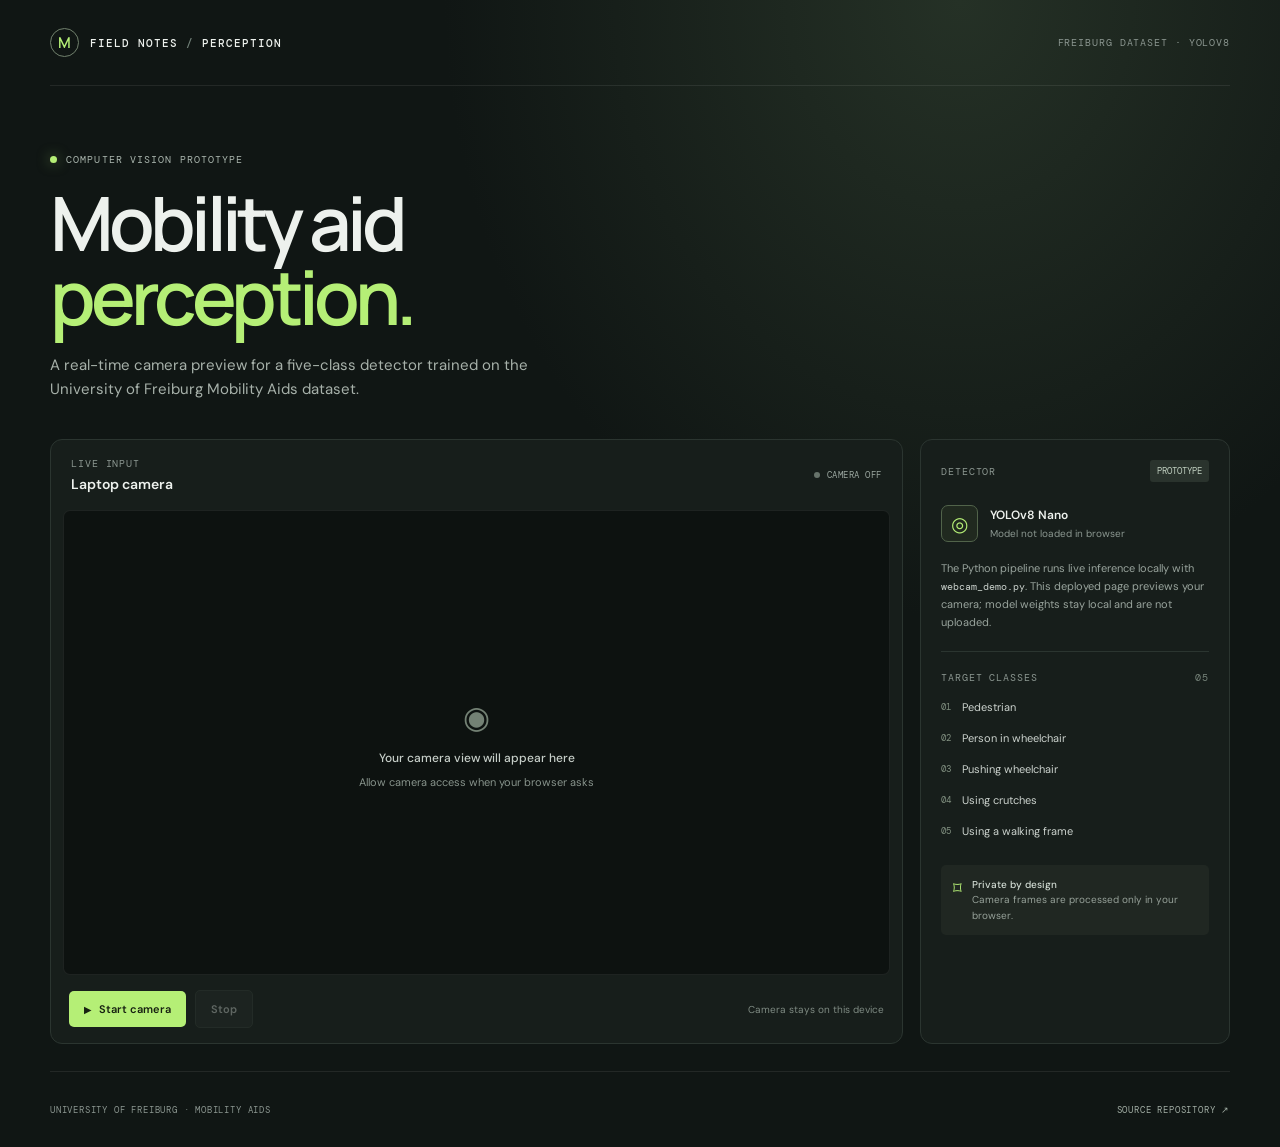
==== index.html @ 9ad42e92 "Add Freiburg mobility aid YOLO prototype" ====
<!doctype html>
<html lang="en">
<head>
  <meta charset="utf-8" />
  <meta name="viewport" content="width=device-width, initial-scale=1" />
  <meta name="theme-color" content="#101614" />
  <title>Mobility Aid Perception</title>
  <link rel="stylesheet" href="/styles.css" />
</head>
<body>
  <main class="shell">
    <header class="topbar"><a class="brand" href="/" aria-label="Mobility Aid Perception home"><span class="brand-mark">M</span><span>FIELD NOTES <i>/</i> PERCEPTION</span></a><span class="version">FREIBURG DATASET · YOLOV8</span></header>
    <section class="intro">
      <div class="eyebrow"><span class="pulse"></span> COMPUTER VISION PROTOTYPE</div>
      <h1>Mobility aid<br /><em>perception.</em></h1>
      <p class="lede">A real-time camera preview for a five-class detector trained on the University of Freiburg Mobility Aids dataset.</p>
    </section>
    <section class="workspace">
      <div class="view-card">
        <div class="view-heading"><div><span class="label">LIVE INPUT</span><span class="view-title">Laptop camera</span></div><span id="live-status" class="status"><b></b> CAMERA OFF</span></div>
        <div class="stage" id="stage"><video id="camera" autoplay playsinline muted></video><div id="empty" class="empty"><div class="camera-icon">◉</div><strong>Your camera view will appear here</strong><span>Allow camera access when your browser asks</span></div><div id="frame-label" class="frame-label">LIVE</div></div>
        <div class="controls"><button id="start" class="button primary"><span>▶</span> Start camera</button><button id="stop" class="button secondary" disabled>Stop</button><span id="hint" class="hint">Camera stays on this device</span></div>
      </div>
      <aside class="side-card">
        <div class="side-title"><span class="label">DETECTOR</span><span class="chip">PROTOTYPE</span></div>
        <div class="model-box"><div class="model-icon">◎</div><div><strong>YOLOv8 Nano</strong><small id="model-state">Model not loaded in browser</small></div></div>
        <p class="note">The Python pipeline runs live inference locally with <code>webcam_demo.py</code>. This deployed page previews your camera; model weights stay local and are not uploaded.</p>
        <div class="divider"></div><span class="label class-label">TARGET CLASSES <small>05</small></span>
        <ol class="classes"><li><span>01</span>Pedestrian</li><li><span>02</span>Person in wheelchair</li><li><span>03</span>Pushing wheelchair</li><li><span>04</span>Using crutches</li><li><span>05</span>Using a walking frame</li></ol>
        <div class="privacy"><span>⌑</span><p><strong>Private by design</strong><br />Camera frames are processed only in your browser.</p></div>
      </aside>
    </section>
    <footer><span>UNIVERSITY OF FREIBURG · MOBILITY AIDS</span><a href="https://github.com/MarcZem/Gut-ankommen">SOURCE REPOSITORY ↗</a></footer>
  </main>
  <script src="/app.js"></script>
</body>
</html>
---- styles.css ----
@import url('https://fonts.googleapis.com/css2?family=DM+Mono:wght@400;500&family=DM+Sans:wght@400;500;600;700&family=Manrope:wght@400;500;600;700;800&display=swap');
:root{color-scheme:dark;--bg:#101614;--panel:#171e1b;--line:#2b3530;--muted:#8b9690;--text:#edf1ed;--green:#b5ef76;--mono:'DM Mono',monospace;--sans:'DM Sans',sans-serif;--display:Manrope,sans-serif}
*{box-sizing:border-box}body{margin:0;background:var(--bg);color:var(--text);font-family:var(--sans);min-height:100vh;background-image:radial-gradient(ellipse at 75% 0%,#253126 0,transparent 38%)}.shell{width:min(1180px,calc(100% - 56px));margin:auto}.topbar{height:86px;display:flex;justify-content:space-between;align-items:center;border-bottom:1px solid #ffffff14}.brand{display:flex;align-items:center;gap:11px;text-decoration:none;color:var(--text);font:500 11px var(--mono);letter-spacing:.09em}.brand i{color:#718078;font-style:normal}.brand-mark{display:grid;place-items:center;width:29px;height:29px;border:1px solid #71816d;border-radius:50%;color:var(--green);font:600 15px var(--display)}.version,.label,footer{font:10px var(--mono);letter-spacing:.09em;color:var(--muted)}.intro{padding:67px 0 37px;max-width:660px}.eyebrow{font:10px var(--mono);letter-spacing:.11em;color:#a9b5ad;display:flex;align-items:center;gap:9px}.pulse{width:7px;height:7px;background:var(--green);border-radius:50%;box-shadow:0 0 13px #b5ef7680}h1{font:600 clamp(48px,7vw,75px)/.99 var(--display);letter-spacing:-.065em;margin:20px 0 18px}h1 em{font-style:normal;color:var(--green)}.lede{color:#a7b1aa;font-size:15px;line-height:1.65;max-width:480px;margin:0}.workspace{display:grid;grid-template-columns:minmax(0,1fr) 310px;gap:17px;align-items:stretch}.view-card,.side-card{background:var(--panel);border:1px solid var(--line);border-radius:12px;overflow:hidden}.view-heading{height:70px;display:flex;align-items:center;justify-content:space-between;padding:0 20px}.view-heading>div{display:flex;flex-direction:column;gap:5px}.view-title{font-size:14px;font-weight:600}.status{font:9px var(--mono);letter-spacing:.06em;color:#9aa69f;display:flex;align-items:center;gap:7px}.status b{width:6px;height:6px;border-radius:50%;background:#67736b}.status.on{color:var(--green)}.status.on b{background:var(--green);box-shadow:0 0 10px #b5ef76}.stage{position:relative;margin:0 12px;aspect-ratio:16/9;min-height:240px;background:#0d1210;border:1px solid #ffffff12;border-radius:7px;overflow:hidden;display:grid;place-items:center}.stage video{width:100%;height:100%;object-fit:cover;display:none;transform:scaleX(-1)}.empty{display:flex;align-items:center;flex-direction:column;gap:9px;color:#87938b;text-align:center}.empty strong{font-size:12px;color:#c6cec8;font-weight:500}.empty span{font-size:11px}.camera-icon{font-size:31px;color:#738174;margin-bottom:3px}.frame-label{position:absolute;top:13px;left:13px;padding:5px 7px;background:#0e1411c9;color:var(--green);font:9px var(--mono);letter-spacing:.1em;border-radius:3px;display:none}.controls{height:68px;padding:0 18px;display:flex;align-items:center;gap:9px}.button{border:0;border-radius:5px;padding:11px 15px;font:600 11px var(--sans);cursor:pointer;transition:.15s}.primary{background:var(--green);color:#172011}.primary:hover{background:#c7ff8d}.primary span{font-size:9px;margin-right:5px}.secondary{background:#242c28;color:#cbd2cd;border:1px solid #364039}.button:disabled{opacity:.4;cursor:default}.hint{margin-left:auto;color:#7f8b83;font-size:10px}.side-card{padding:20px}.side-title{display:flex;justify-content:space-between;align-items:center}.chip{font:9px var(--mono);color:#bfcebf;background:#2a332d;padding:5px 7px;border-radius:3px}.model-box{display:flex;align-items:center;gap:12px;margin:23px 0 17px}.model-icon{width:37px;height:37px;border:1px solid #51634a;background:#20291f;border-radius:7px;display:grid;place-items:center;color:var(--green);font-size:20px}.model-box strong,.model-box small{display:block}.model-box strong{font-size:12px;font-weight:600}.model-box small{margin-top:4px;color:#8b9790;font-size:10px}.note{font-size:11px;line-height:1.65;color:#98a39c;margin:0}.note code{font:10px var(--mono);color:#cbd2cd}.divider{height:1px;background:var(--line);margin:19px 0}.class-label{display:flex;justify-content:space-between}.class-label small{font:10px var(--mono);color:#77847b}.classes{list-style:none;padding:8px 0 0;margin:0}.classes li{height:31px;display:flex;align-items:center;gap:11px;font-size:11px;color:#ccd3ce}.classes li span{font:9px var(--mono);color:#819080}.privacy{display:flex;gap:10px;margin-top:18px;padding:12px;background:#202722;border-radius:5px;color:var(--green)}.privacy>span{font-size:17px}.privacy p{margin:0;color:#96a199;font-size:10px;line-height:1.55}.privacy strong{color:#d3ddd5;font-weight:500}footer{height:76px;display:flex;align-items:center;justify-content:space-between;margin-top:27px;border-top:1px solid #ffffff14;font-size:9px}footer a{color:#a1ada4;text-decoration:none}footer a:hover{color:var(--green)}
@media(max-width:760px){.shell{width:min(100% - 32px,560px)}.topbar{height:68px}.version{font-size:8px}.intro{padding:49px 0 28px}.workspace{grid-template-columns:1fr}.side-card{padding:18px}.stage{min-height:190px}.hint{font-size:9px}.classes{display:grid;grid-template-columns:1fr 1fr}.classes li{font-size:10px}footer{font-size:8px}}
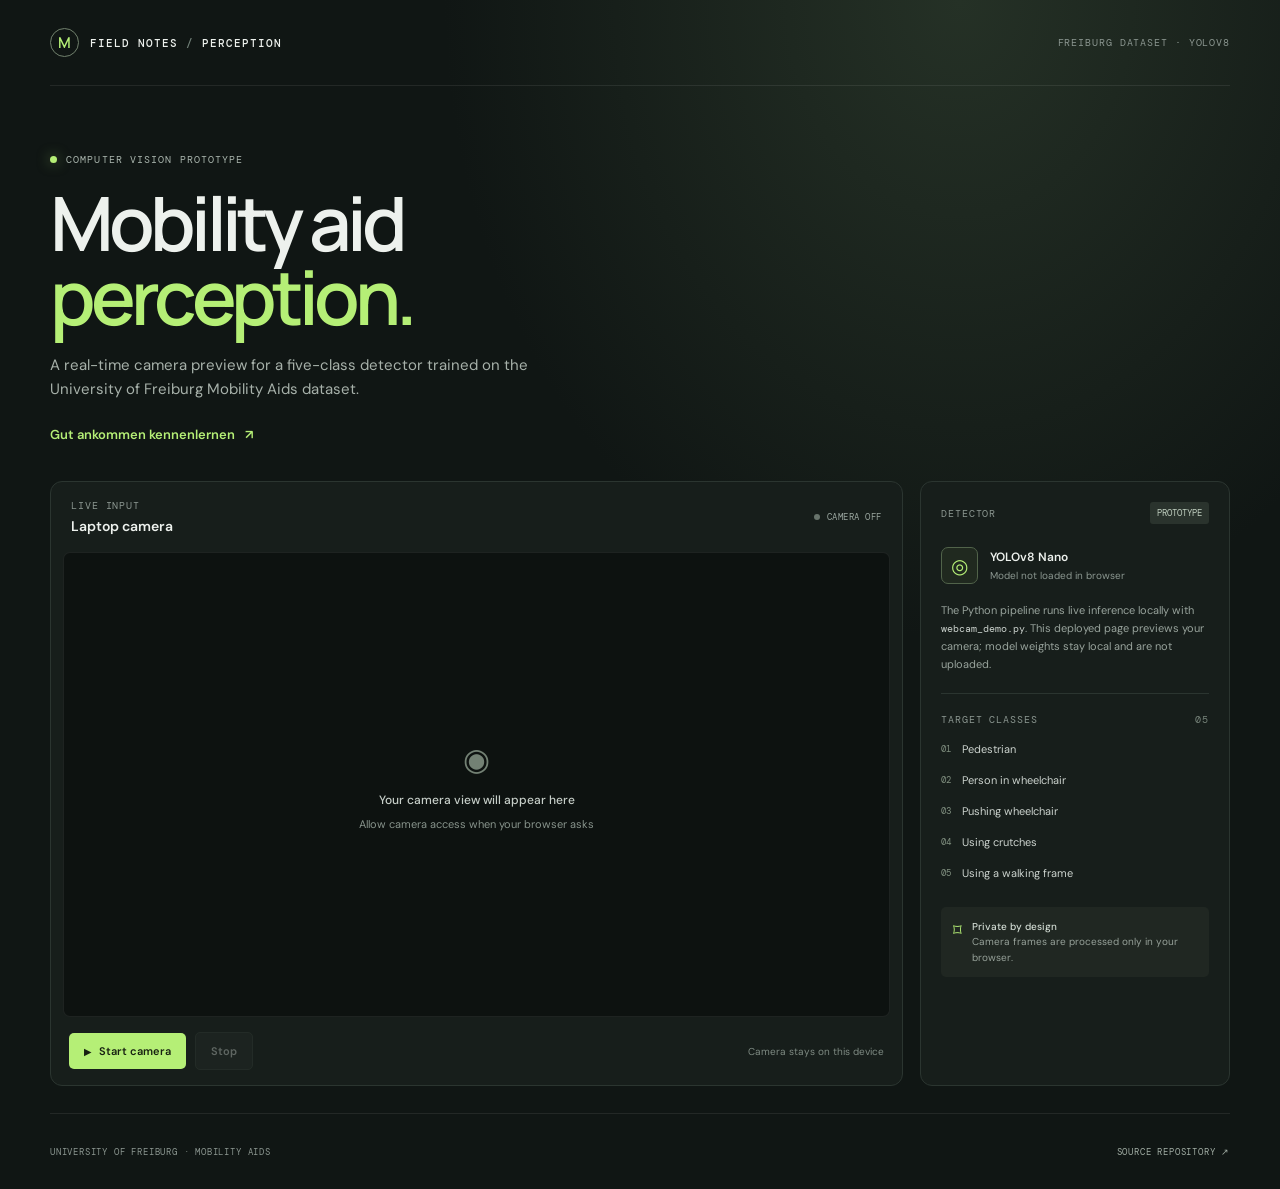
==== commit cdcd8139: "Add Web3Forms early access registration" ====
--- a/index.html
+++ b/index.html
@@ -14,6 +14,7 @@
       <div class="eyebrow"><span class="pulse"></span> COMPUTER VISION PROTOTYPE</div>
       <h1>Mobility aid<br /><em>perception.</em></h1>
       <p class="lede">A real-time camera preview for a five-class detector trained on the University of Freiburg Mobility Aids dataset.</p>
+      <a class="preregister-cta" href="/preregister">Gut ankommen kennenlernen <span aria-hidden="true">↗</span></a>
     </section>
     <section class="workspace">
       <div class="view-card">
--- a/styles.css
+++ b/styles.css
@@ -2,3 +2,4 @@
 :root{color-scheme:dark;--bg:#101614;--panel:#171e1b;--line:#2b3530;--muted:#8b9690;--text:#edf1ed;--green:#b5ef76;--mono:'DM Mono',monospace;--sans:'DM Sans',sans-serif;--display:Manrope,sans-serif}
 *{box-sizing:border-box}body{margin:0;background:var(--bg);color:var(--text);font-family:var(--sans);min-height:100vh;background-image:radial-gradient(ellipse at 75% 0%,#253126 0,transparent 38%)}.shell{width:min(1180px,calc(100% - 56px));margin:auto}.topbar{height:86px;display:flex;justify-content:space-between;align-items:center;border-bottom:1px solid #ffffff14}.brand{display:flex;align-items:center;gap:11px;text-decoration:none;color:var(--text);font:500 11px var(--mono);letter-spacing:.09em}.brand i{color:#718078;font-style:normal}.brand-mark{display:grid;place-items:center;width:29px;height:29px;border:1px solid #71816d;border-radius:50%;color:var(--green);font:600 15px var(--display)}.version,.label,footer{font:10px var(--mono);letter-spacing:.09em;color:var(--muted)}.intro{padding:67px 0 37px;max-width:660px}.eyebrow{font:10px var(--mono);letter-spacing:.11em;color:#a9b5ad;display:flex;align-items:center;gap:9px}.pulse{width:7px;height:7px;background:var(--green);border-radius:50%;box-shadow:0 0 13px #b5ef7680}h1{font:600 clamp(48px,7vw,75px)/.99 var(--display);letter-spacing:-.065em;margin:20px 0 18px}h1 em{font-style:normal;color:var(--green)}.lede{color:#a7b1aa;font-size:15px;line-height:1.65;max-width:480px;margin:0}.workspace{display:grid;grid-template-columns:minmax(0,1fr) 310px;gap:17px;align-items:stretch}.view-card,.side-card{background:var(--panel);border:1px solid var(--line);border-radius:12px;overflow:hidden}.view-heading{height:70px;display:flex;align-items:center;justify-content:space-between;padding:0 20px}.view-heading>div{display:flex;flex-direction:column;gap:5px}.view-title{font-size:14px;font-weight:600}.status{font:9px var(--mono);letter-spacing:.06em;color:#9aa69f;display:flex;align-items:center;gap:7px}.status b{width:6px;height:6px;border-radius:50%;background:#67736b}.status.on{color:var(--green)}.status.on b{background:var(--green);box-shadow:0 0 10px #b5ef76}.stage{position:relative;margin:0 12px;aspect-ratio:16/9;min-height:240px;background:#0d1210;border:1px solid #ffffff12;border-radius:7px;overflow:hidden;display:grid;place-items:center}.stage video{width:100%;height:100%;object-fit:cover;display:none;transform:scaleX(-1)}.empty{display:flex;align-items:center;flex-direction:column;gap:9px;color:#87938b;text-align:center}.empty strong{font-size:12px;color:#c6cec8;font-weight:500}.empty span{font-size:11px}.camera-icon{font-size:31px;color:#738174;margin-bottom:3px}.frame-label{position:absolute;top:13px;left:13px;padding:5px 7px;background:#0e1411c9;color:var(--green);font:9px var(--mono);letter-spacing:.1em;border-radius:3px;display:none}.controls{height:68px;padding:0 18px;display:flex;align-items:center;gap:9px}.button{border:0;border-radius:5px;padding:11px 15px;font:600 11px var(--sans);cursor:pointer;transition:.15s}.primary{background:var(--green);color:#172011}.primary:hover{background:#c7ff8d}.primary span{font-size:9px;margin-right:5px}.secondary{background:#242c28;color:#cbd2cd;border:1px solid #364039}.button:disabled{opacity:.4;cursor:default}.hint{margin-left:auto;color:#7f8b83;font-size:10px}.side-card{padding:20px}.side-title{display:flex;justify-content:space-between;align-items:center}.chip{font:9px var(--mono);color:#bfcebf;background:#2a332d;padding:5px 7px;border-radius:3px}.model-box{display:flex;align-items:center;gap:12px;margin:23px 0 17px}.model-icon{width:37px;height:37px;border:1px solid #51634a;background:#20291f;border-radius:7px;display:grid;place-items:center;color:var(--green);font-size:20px}.model-box strong,.model-box small{display:block}.model-box strong{font-size:12px;font-weight:600}.model-box small{margin-top:4px;color:#8b9790;font-size:10px}.note{font-size:11px;line-height:1.65;color:#98a39c;margin:0}.note code{font:10px var(--mono);color:#cbd2cd}.divider{height:1px;background:var(--line);margin:19px 0}.class-label{display:flex;justify-content:space-between}.class-label small{font:10px var(--mono);color:#77847b}.classes{list-style:none;padding:8px 0 0;margin:0}.classes li{height:31px;display:flex;align-items:center;gap:11px;font-size:11px;color:#ccd3ce}.classes li span{font:9px var(--mono);color:#819080}.privacy{display:flex;gap:10px;margin-top:18px;padding:12px;background:#202722;border-radius:5px;color:var(--green)}.privacy>span{font-size:17px}.privacy p{margin:0;color:#96a199;font-size:10px;line-height:1.55}.privacy strong{color:#d3ddd5;font-weight:500}footer{height:76px;display:flex;align-items:center;justify-content:space-between;margin-top:27px;border-top:1px solid #ffffff14;font-size:9px}footer a{color:#a1ada4;text-decoration:none}footer a:hover{color:var(--green)}
 @media(max-width:760px){.shell{width:min(100% - 32px,560px)}.topbar{height:68px}.version{font-size:8px}.intro{padding:49px 0 28px}.workspace{grid-template-columns:1fr}.side-card{padding:18px}.stage{min-height:190px}.hint{font-size:9px}.classes{display:grid;grid-template-columns:1fr 1fr}.classes li{font-size:10px}footer{font-size:8px}}
+.preregister-cta{display:inline-flex;align-items:center;gap:10px;margin-top:24px;color:var(--green);font-size:13px;font-weight:600;text-decoration:none}.preregister-cta span{transition:transform .18s ease}.preregister-cta:hover span{transform:translate(3px,-3px)}
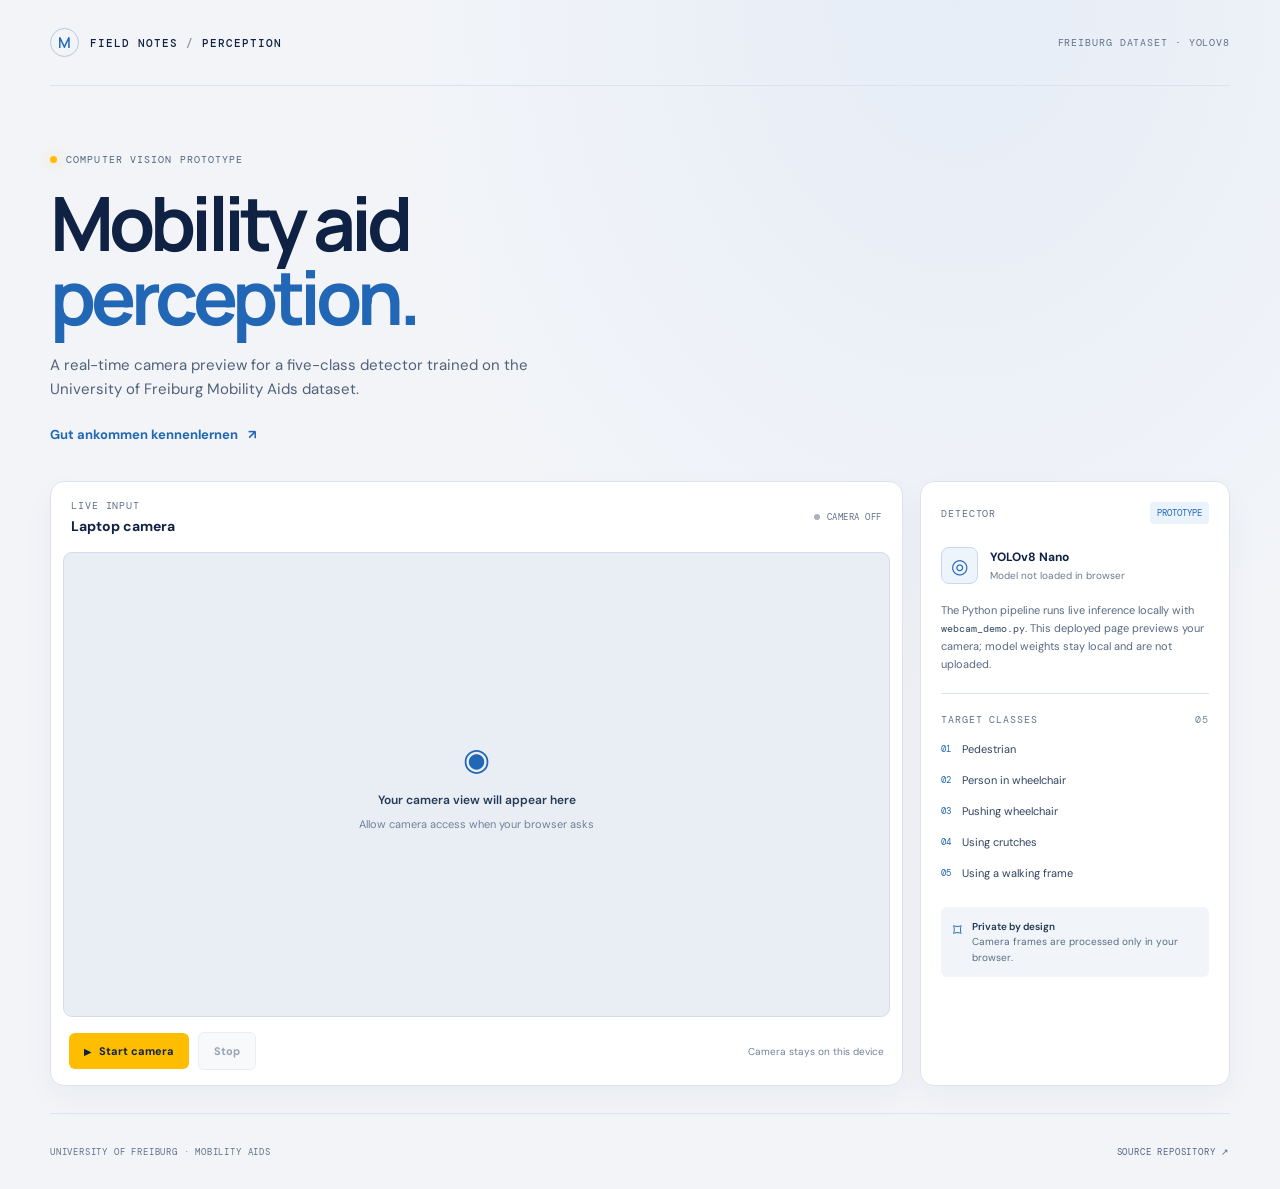
==== commit 9a7d932c: "Match browser theme color to light design" ====
--- a/index.html
+++ b/index.html
@@ -3,7 +3,7 @@
 <head>
   <meta charset="utf-8" />
   <meta name="viewport" content="width=device-width, initial-scale=1" />
-  <meta name="theme-color" content="#101614" />
+  <meta name="theme-color" content="#f2f4f8" />
   <title>Mobility Aid Perception</title>
   <link rel="stylesheet" href="/styles.css" />
 </head>
--- a/styles.css
+++ b/styles.css
@@ -1,5 +1,5 @@
 @import url('https://fonts.googleapis.com/css2?family=DM+Mono:wght@400;500&family=DM+Sans:wght@400;500;600;700&family=Manrope:wght@400;500;600;700;800&display=swap');
-:root{color-scheme:dark;--bg:#101614;--panel:#171e1b;--line:#2b3530;--muted:#8b9690;--text:#edf1ed;--green:#b5ef76;--mono:'DM Mono',monospace;--sans:'DM Sans',sans-serif;--display:Manrope,sans-serif}
-*{box-sizing:border-box}body{margin:0;background:var(--bg);color:var(--text);font-family:var(--sans);min-height:100vh;background-image:radial-gradient(ellipse at 75% 0%,#253126 0,transparent 38%)}.shell{width:min(1180px,calc(100% - 56px));margin:auto}.topbar{height:86px;display:flex;justify-content:space-between;align-items:center;border-bottom:1px solid #ffffff14}.brand{display:flex;align-items:center;gap:11px;text-decoration:none;color:var(--text);font:500 11px var(--mono);letter-spacing:.09em}.brand i{color:#718078;font-style:normal}.brand-mark{display:grid;place-items:center;width:29px;height:29px;border:1px solid #71816d;border-radius:50%;color:var(--green);font:600 15px var(--display)}.version,.label,footer{font:10px var(--mono);letter-spacing:.09em;color:var(--muted)}.intro{padding:67px 0 37px;max-width:660px}.eyebrow{font:10px var(--mono);letter-spacing:.11em;color:#a9b5ad;display:flex;align-items:center;gap:9px}.pulse{width:7px;height:7px;background:var(--green);border-radius:50%;box-shadow:0 0 13px #b5ef7680}h1{font:600 clamp(48px,7vw,75px)/.99 var(--display);letter-spacing:-.065em;margin:20px 0 18px}h1 em{font-style:normal;color:var(--green)}.lede{color:#a7b1aa;font-size:15px;line-height:1.65;max-width:480px;margin:0}.workspace{display:grid;grid-template-columns:minmax(0,1fr) 310px;gap:17px;align-items:stretch}.view-card,.side-card{background:var(--panel);border:1px solid var(--line);border-radius:12px;overflow:hidden}.view-heading{height:70px;display:flex;align-items:center;justify-content:space-between;padding:0 20px}.view-heading>div{display:flex;flex-direction:column;gap:5px}.view-title{font-size:14px;font-weight:600}.status{font:9px var(--mono);letter-spacing:.06em;color:#9aa69f;display:flex;align-items:center;gap:7px}.status b{width:6px;height:6px;border-radius:50%;background:#67736b}.status.on{color:var(--green)}.status.on b{background:var(--green);box-shadow:0 0 10px #b5ef76}.stage{position:relative;margin:0 12px;aspect-ratio:16/9;min-height:240px;background:#0d1210;border:1px solid #ffffff12;border-radius:7px;overflow:hidden;display:grid;place-items:center}.stage video{width:100%;height:100%;object-fit:cover;display:none;transform:scaleX(-1)}.empty{display:flex;align-items:center;flex-direction:column;gap:9px;color:#87938b;text-align:center}.empty strong{font-size:12px;color:#c6cec8;font-weight:500}.empty span{font-size:11px}.camera-icon{font-size:31px;color:#738174;margin-bottom:3px}.frame-label{position:absolute;top:13px;left:13px;padding:5px 7px;background:#0e1411c9;color:var(--green);font:9px var(--mono);letter-spacing:.1em;border-radius:3px;display:none}.controls{height:68px;padding:0 18px;display:flex;align-items:center;gap:9px}.button{border:0;border-radius:5px;padding:11px 15px;font:600 11px var(--sans);cursor:pointer;transition:.15s}.primary{background:var(--green);color:#172011}.primary:hover{background:#c7ff8d}.primary span{font-size:9px;margin-right:5px}.secondary{background:#242c28;color:#cbd2cd;border:1px solid #364039}.button:disabled{opacity:.4;cursor:default}.hint{margin-left:auto;color:#7f8b83;font-size:10px}.side-card{padding:20px}.side-title{display:flex;justify-content:space-between;align-items:center}.chip{font:9px var(--mono);color:#bfcebf;background:#2a332d;padding:5px 7px;border-radius:3px}.model-box{display:flex;align-items:center;gap:12px;margin:23px 0 17px}.model-icon{width:37px;height:37px;border:1px solid #51634a;background:#20291f;border-radius:7px;display:grid;place-items:center;color:var(--green);font-size:20px}.model-box strong,.model-box small{display:block}.model-box strong{font-size:12px;font-weight:600}.model-box small{margin-top:4px;color:#8b9790;font-size:10px}.note{font-size:11px;line-height:1.65;color:#98a39c;margin:0}.note code{font:10px var(--mono);color:#cbd2cd}.divider{height:1px;background:var(--line);margin:19px 0}.class-label{display:flex;justify-content:space-between}.class-label small{font:10px var(--mono);color:#77847b}.classes{list-style:none;padding:8px 0 0;margin:0}.classes li{height:31px;display:flex;align-items:center;gap:11px;font-size:11px;color:#ccd3ce}.classes li span{font:9px var(--mono);color:#819080}.privacy{display:flex;gap:10px;margin-top:18px;padding:12px;background:#202722;border-radius:5px;color:var(--green)}.privacy>span{font-size:17px}.privacy p{margin:0;color:#96a199;font-size:10px;line-height:1.55}.privacy strong{color:#d3ddd5;font-weight:500}footer{height:76px;display:flex;align-items:center;justify-content:space-between;margin-top:27px;border-top:1px solid #ffffff14;font-size:9px}footer a{color:#a1ada4;text-decoration:none}footer a:hover{color:var(--green)}
+:root{color-scheme:light;--bg:#f2f4f8;--panel:#fff;--line:#dce3ed;--muted:#617089;--text:#102244;--blue:#2167b5;--yellow:#ffbd00;--sans:'DM Sans',sans-serif;--display:Manrope,sans-serif;--mono:'DM Mono',monospace}
+*{box-sizing:border-box}body{margin:0;background:var(--bg);color:var(--text);font-family:var(--sans);min-height:100vh;background-image:radial-gradient(ellipse at 75% 0%,#e6edf7 0,transparent 42%)}.shell{width:min(1180px,calc(100% - 56px));margin:auto}.topbar{height:86px;display:flex;justify-content:space-between;align-items:center;border-bottom:1px solid var(--line)}.brand{display:flex;align-items:center;gap:11px;text-decoration:none;color:var(--text);font:500 11px var(--mono);letter-spacing:.09em}.brand i{color:#8290a4;font-style:normal}.brand-mark{display:grid;place-items:center;width:29px;height:29px;border:1px solid #b8c7da;border-radius:50%;color:var(--blue);font:600 15px var(--display)}.version,.label,footer{font:10px var(--mono);letter-spacing:.09em;color:var(--muted)}.intro{padding:67px 0 37px;max-width:660px}.eyebrow{font:10px var(--mono);letter-spacing:.11em;color:#526581;display:flex;align-items:center;gap:9px}.pulse{width:7px;height:7px;background:var(--yellow);border-radius:50%;box-shadow:0 0 13px #ffbd0080}h1{font:700 clamp(48px,7vw,75px)/.99 var(--display);letter-spacing:-.065em;margin:20px 0 18px}h1 em{font-style:normal;color:var(--blue)}.lede{color:#52617a;font-size:15px;line-height:1.65;max-width:480px;margin:0}.workspace{display:grid;grid-template-columns:minmax(0,1fr) 310px;gap:17px;align-items:stretch}.view-card,.side-card{background:var(--panel);border:1px solid var(--line);border-radius:14px;overflow:hidden;box-shadow:0 12px 32px #132c4b0a}.view-heading{height:70px;display:flex;align-items:center;justify-content:space-between;padding:0 20px}.view-heading>div{display:flex;flex-direction:column;gap:5px}.view-title{font-size:14px;font-weight:700}.status{font:9px var(--mono);letter-spacing:.06em;color:#617089;display:flex;align-items:center;gap:7px}.status b{width:6px;height:6px;border-radius:50%;background:#a7b2c1}.status.on{color:var(--blue)}.status.on b{background:var(--blue);box-shadow:0 0 10px #2167b550}.stage{position:relative;margin:0 12px;aspect-ratio:16/9;min-height:240px;background:#e9eef5;border:1px solid #d3dce8;border-radius:9px;overflow:hidden;display:grid;place-items:center}.stage video{width:100%;height:100%;object-fit:cover;display:none;transform:scaleX(-1)}.empty{display:flex;align-items:center;flex-direction:column;gap:9px;color:#718098;text-align:center}.empty strong{font-size:12px;color:#243956;font-weight:600}.empty span{font-size:11px}.camera-icon{font-size:31px;color:var(--blue);margin-bottom:3px}.frame-label{position:absolute;top:13px;left:13px;padding:5px 7px;background:#102244d9;color:#fff;font:9px var(--mono);letter-spacing:.1em;border-radius:4px;display:none}.controls{min-height:68px;padding:0 18px;display:flex;align-items:center;gap:9px}.button{border:0;border-radius:6px;padding:11px 15px;font:700 11px var(--sans);cursor:pointer;transition:.15s}.primary{background:var(--yellow);color:#102244}.primary:hover{background:#ffd04a}.primary span{font-size:9px;margin-right:5px}.secondary{background:#f1f4f8;color:#344966;border:1px solid #d5deea}.secondary:hover{background:#e7edf5}.button:disabled{opacity:.5;cursor:default}.hint{margin-left:auto;color:#718098;font-size:10px}.side-card{padding:20px}.side-title{display:flex;justify-content:space-between;align-items:center}.chip{font:9px var(--mono);color:var(--blue);background:#eaf2fc;padding:5px 7px;border-radius:4px}.model-box{display:flex;align-items:center;gap:12px;margin:23px 0 17px}.model-icon{width:37px;height:37px;border:1px solid #c9d9ed;background:#edf4fc;border-radius:8px;display:grid;place-items:center;color:var(--blue);font-size:20px}.model-box strong,.model-box small{display:block}.model-box strong{font-size:12px;font-weight:700}.model-box small{margin-top:4px;color:#6b7a90;font-size:10px}.note{font-size:11px;line-height:1.65;color:#596a82;margin:0}.note code{font:10px var(--mono);color:#344966}.divider{height:1px;background:var(--line);margin:19px 0}.class-label{display:flex;justify-content:space-between}.class-label small{font:10px var(--mono);color:#74839a}.classes{list-style:none;padding:8px 0 0;margin:0}.classes li{height:31px;display:flex;align-items:center;gap:11px;font-size:11px;color:#30435f}.classes li span{font:9px var(--mono);color:var(--blue)}.privacy{display:flex;gap:10px;margin-top:18px;padding:12px;background:#f1f5fa;border-radius:6px;color:var(--blue)}.privacy>span{font-size:17px}.privacy p{margin:0;color:#5a6c83;font-size:10px;line-height:1.55}.privacy strong{color:#203653;font-weight:600}footer{min-height:76px;display:flex;align-items:center;justify-content:space-between;margin-top:27px;border-top:1px solid var(--line);font-size:9px}footer a{color:#51647f;text-decoration:none}footer a:hover{color:var(--blue)}
 @media(max-width:760px){.shell{width:min(100% - 32px,560px)}.topbar{height:68px}.version{font-size:8px}.intro{padding:49px 0 28px}.workspace{grid-template-columns:1fr}.side-card{padding:18px}.stage{min-height:190px}.hint{font-size:9px}.classes{display:grid;grid-template-columns:1fr 1fr}.classes li{font-size:10px}footer{font-size:8px}}
-.preregister-cta{display:inline-flex;align-items:center;gap:10px;margin-top:24px;color:var(--green);font-size:13px;font-weight:600;text-decoration:none}.preregister-cta span{transition:transform .18s ease}.preregister-cta:hover span{transform:translate(3px,-3px)}
+.preregister-cta{display:inline-flex;align-items:center;gap:10px;margin-top:24px;color:var(--blue);font-size:13px;font-weight:700;text-decoration:none}.preregister-cta span{transition:transform .18s ease}.preregister-cta:hover span{transform:translate(3px,-3px)}
